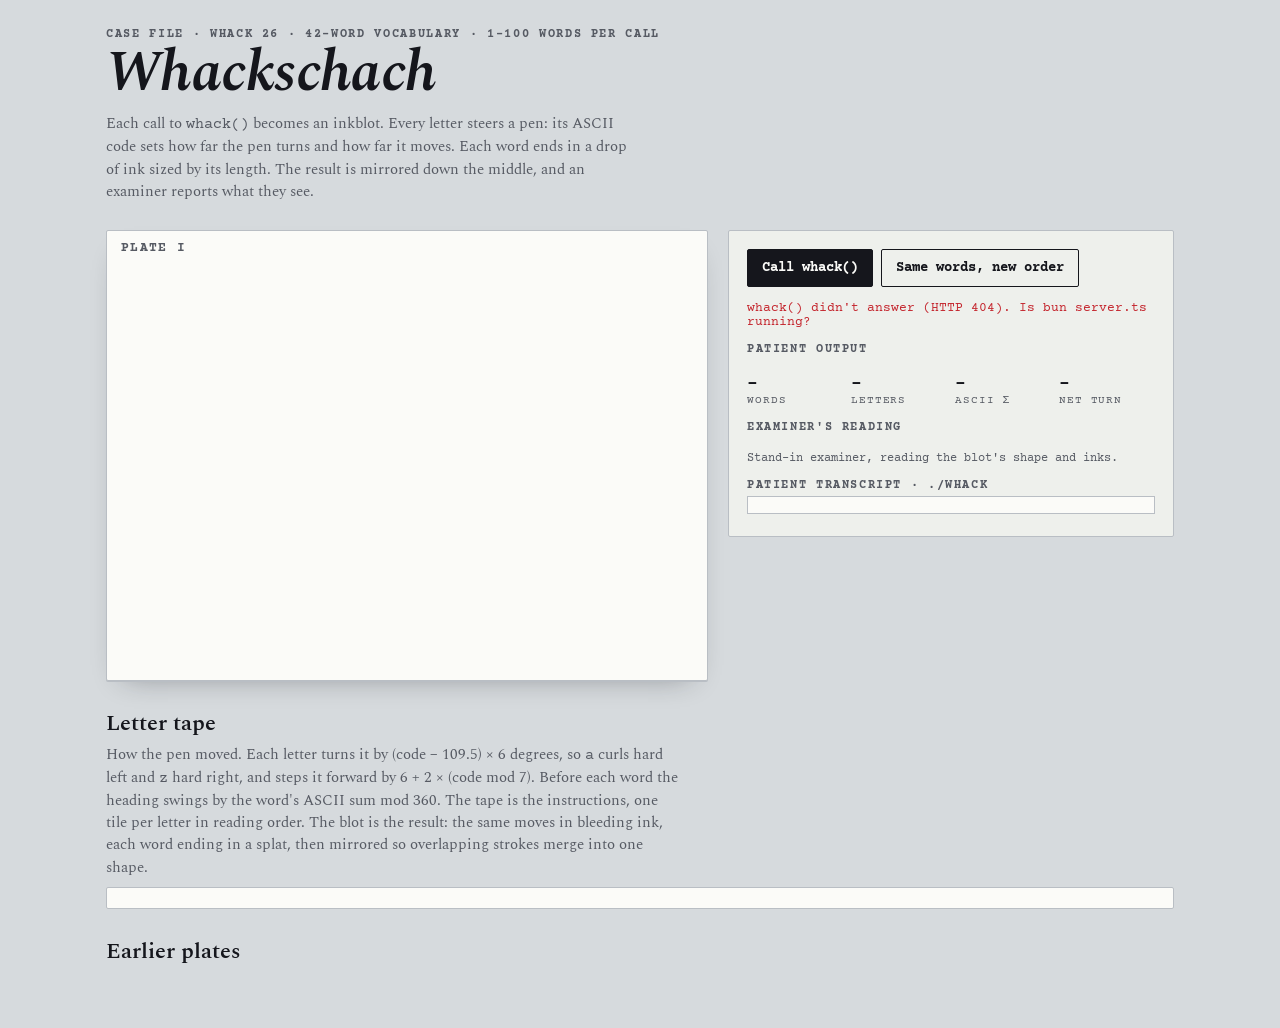
==== submissions/kian-tamjidi04/index.html @ d98bb686 "Submission: Kian Tamjidi Co-Authored-By: Claude Opus 5.5 <noreply@anthropic.com>" ====
<!doctype html>
<html lang="en">
<head>
<meta charset="utf-8">
<meta name="viewport" content="width=device-width,initial-scale=1">
<title>Whackschach</title>
<link rel="icon" href="data:,">
<link rel="preconnect" href="https://fonts.googleapis.com">
<link rel="stylesheet" href="https://fonts.googleapis.com/css2?family=Spectral:ital,wght@0,400;0,600;1,400&family=Courier+Prime:wght@400;700&display=swap">
<style>
/* A psychologist's case file. Ink plate on a white card at left, typed case notes at right, letter tape and earlier plates below. */
:root {
  color-scheme: light;
  --desk: #d6dadd;
  --card: #fbfbf8;
  --file: #eef0ec;
  --ink: #15161c;
  --ink-soft: #565a63;
  --rule: #b9bec4;
  --red: #c4262e;
  --c-event: #2b4fb3;
  --c-sponsor: #946600;
  --c-bird: #0f7a6c;
  --c-bug: #c4262e;
  --c-git: #6a3fb5;
  --c-life: #c0560f;
  --c-unknown: #4a4d55;
  --f-display: "Spectral", Georgia, serif;
  --f-type: "Courier Prime", "Courier New", ui-monospace, monospace;
}
* { box-sizing: border-box; }
body { margin: 0; background: var(--desk); color: var(--ink); font: 15px/1.5 var(--f-display); }
.wrap { max-width: 1100px; margin: 0 auto; padding: 28px 16px 56px; display: grid; gap: 26px; }
.wrap > * { min-width: 0; }
header { display: grid; gap: 4px; }
.eyebrow { font: 700 .74rem var(--f-type); letter-spacing: .14em; text-transform: uppercase; color: var(--ink-soft); }
h1 { font-weight: 600; font-style: italic; font-size: clamp(2.2rem, 6vw, 3.6rem); line-height: 1; margin: 0; letter-spacing: -.01em; }
.lede { margin: 6px 0 0; max-width: 66ch; color: var(--ink-soft); }
.lede code, .type { font-family: var(--f-type); }
h2 { font: 600 1.35rem var(--f-display); margin: 0; }

.session { display: grid; grid-template-columns: minmax(0, 1.35fr) minmax(0, 1fr); gap: 20px; align-items: start; }
@media (max-width: 820px) { .session { grid-template-columns: minmax(0, 1fr); } }
.plate { background: var(--card); border: 1px solid var(--rule); border-radius: 2px; box-shadow: 0 1px 0 var(--rule), 0 12px 28px -18px rgba(21,22,28,.45);
  aspect-ratio: 4 / 3; width: 100%; position: relative; }
#blot { width: 100%; height: 100%; display: block; }
.plate .no { position: absolute; top: 10px; left: 14px; font: 700 .8rem var(--f-type); letter-spacing: .1em; color: var(--ink-soft); }

.notes { background: var(--file); border: 1px solid var(--rule); border-radius: 2px; padding: 18px; display: grid; gap: 14px; min-width: 0; }
.notes > * { min-width: 0; }
.buttons { display: flex; gap: 8px; flex-wrap: wrap; }
button { font: 700 .88rem var(--f-type); padding: 10px 14px; border-radius: 2px; cursor: pointer; border: 1.5px solid var(--ink); }
#go { background: var(--ink); color: var(--card); }
#shuffle { background: transparent; color: var(--ink); }
button:hover { filter: contrast(1.2); }
button:disabled { opacity: .55; cursor: progress; }
button:focus-visible { outline: 2px solid var(--red); outline-offset: 2px; }
.field { display: grid; gap: 4px; }
.field > span { font: 700 .72rem var(--f-type); letter-spacing: .14em; text-transform: uppercase; color: var(--ink-soft); }
.words { display: flex; flex-wrap: wrap; gap: 6px; max-height: 9.5rem; overflow-y: auto; }
.chip { font: .82rem var(--f-type); padding: 1px 7px; border: 1px solid var(--c); color: var(--c); background: var(--card); }
.reading { font: italic 1.12rem/1.45 var(--f-display); margin: 0; }
.stub { font: .74rem var(--f-type); color: var(--ink-soft); margin: 0; }
.stats { display: grid; grid-template-columns: repeat(4, minmax(0, 1fr)); gap: 8px; }
.stats div { display: grid; }
.stats b { font: 700 1.15rem var(--f-type); font-variant-numeric: tabular-nums; }
.stats small { font: .7rem var(--f-type); color: var(--ink-soft); text-transform: uppercase; letter-spacing: .08em; }
.transcript { margin: 0; font: .78rem/1.35 var(--f-type); background: var(--card); border: 1px solid var(--rule); padding: 8px 10px;
  max-height: 8.6rem; overflow: auto; white-space: pre; counter-reset: ln; }
.transcript span { display: block; }
.transcript span::before { counter-increment: ln; content: counter(ln); display: inline-block; width: 3ch; margin-right: 1.2ch; text-align: right; color: var(--rule); }
.check { font: .72rem var(--f-type); color: var(--ink-soft); }
.check.ok::before { content: "✓ "; color: var(--c-bird); font-weight: 700; }
.check.bad::before { content: "✗ "; color: var(--red); font-weight: 700; }
.error { color: var(--red); font: .8rem var(--f-type); margin: 0; }

.tapebox { overflow-x: auto; background: var(--card); border: 1px solid var(--rule); border-radius: 2px; max-width: 100%; }
.tape { display: flex; padding: 10px; width: max-content; }
.l { display: grid; justify-items: center; gap: 2px; width: 34px; padding: 4px 0 2px; font-family: var(--f-type); font-variant-numeric: tabular-nums;
  color: var(--c, var(--ink)); background: color-mix(in srgb, var(--c, var(--ink)) 11%, var(--card)); border-top: 3px solid var(--c, var(--ink)); }
.cats { display: flex; flex-wrap: wrap; gap: 6px 16px; font: .8rem var(--f-type); }
.cats span::before { content: ""; display: inline-block; width: 16px; height: 5px; background: var(--c); margin-right: 6px; vertical-align: middle; }
.l .ch { font-weight: 700; font-size: 1rem; }
.l .cd { font-size: .66rem; color: var(--ink-soft); }
.l svg { width: 18px; height: 18px; }
.l.gap { width: 18px; border-left: 1px dashed var(--rule); margin-left: 8px; background: none; border-top: 0; padding: 0; }
.note { margin: 0; color: var(--ink-soft); font-size: .92rem; max-width: 72ch; }

.history { display: grid; grid-template-columns: repeat(auto-fill, minmax(150px, 1fr)); gap: 12px; }
.mini { background: var(--card); border: 1px solid var(--rule); border-radius: 2px; padding: 6px; display: grid; gap: 4px; cursor: pointer; text-align: left; font: inherit; color: inherit; min-width: 0; }
.mini canvas { width: 100%; aspect-ratio: 4 / 3; display: block; }
.mini span { font: .7rem var(--f-type); color: var(--ink-soft); overflow: hidden; display: -webkit-box; -webkit-line-clamp: 3; -webkit-box-orient: vertical; overflow-wrap: anywhere; }
</style>
</head>
<body>
<div class="wrap">
  <header>
    <span class="eyebrow">Case file · WHACK 26 · 42-word vocabulary · 1–100 words per call</span>
    <h1>Whackschach</h1>
    <p class="lede">Each call to <code>whack()</code> becomes an inkblot. Every letter steers a pen: its ASCII code sets how far the pen turns and how far it moves. Each word ends in a drop of ink sized by its length. The result is mirrored down the middle, and an examiner reports what they see.</p>
  </header>

  <section class="session">
    <div class="plate"><canvas id="blot" aria-label="Inkblot drawn from the latest call"></canvas><span class="no" id="plateno">PLATE I</span></div>
    <div class="notes" aria-live="polite">
      <div class="buttons">
        <button id="go" type="button">Call whack()</button>
        <button id="shuffle" type="button">Same words, new order</button>
      </div>
      <p class="error" id="err" hidden></p>
      <div class="field"><span>Patient output</span><div class="words" id="words"></div></div>
      <div class="stats">
        <div><b id="sN">–</b><small>words</small></div>
        <div><b id="sL">–</b><small>letters</small></div>
        <div><b id="sS">–</b><small>ascii Σ</small></div>
        <div><b id="sT">–</b><small>net turn</small></div>
      </div>
      <div class="field"><span>Examiner's reading</span><p class="reading" id="reading"></p></div>
      <p class="stub" id="stub">Stand-in examiner, reading the blot's shape and inks.</p>
      <div class="field"><span>Patient transcript · ./whack</span><pre class="transcript" id="file"></pre><small class="check" id="check"></small></div>
    </div>
  </section>

  <section class="field">
    <h2>Letter tape</h2>
    <p class="note">How the pen moved. Each letter turns it by (code − 109.5) × 6 degrees, so <span class="type">a</span> curls hard left and <span class="type">z</span> hard right, and steps it forward by 6 + 2 × (code mod 7). Before each word the heading swings by the word's ASCII sum mod 360. The tape is the instructions, one tile per letter in reading order. The blot is the result: the same moves in bleeding ink, each word ending in a splat, then mirrored so overlapping strokes merge into one shape.</p>
    <div class="cats" id="cats"></div>
    <div class="tapebox"><div class="tape" id="tape"></div></div>
  </section>

  <section class="field">
    <h2>Earlier plates</h2>
    <div class="history" id="history"></div>
  </section>
</div>

<script>
(async () => {
const $ = id => document.getElementById(id);
const esc = s => String(s).replace(/[&<>"']/g, c => `&#${c.charCodeAt(0)};`);
const ascii = w => [...w].reduce((a, c) => a + c.charCodeAt(0), 0);
const roman = n => { if (n > 39) return String(n); const m = [[10,"X"],[9,"IX"],[5,"V"],[4,"IV"],[1,"I"]]; let s = "", r = n; for (const [v, k] of m) while (r >= v) { s += k; r -= v; } return s; };
function seeded(seed) { let a = seed | 0; return () => { a = a + 0x6D2B79F5 | 0; let t = Math.imul(a ^ a >>> 15, 1 | a); t = t + Math.imul(t ^ t >>> 7, 61 | t) ^ t; return ((t ^ t >>> 14) >>> 0) / 4294967296; }; }

// Categories come from categories.ts via the server; colours there win over the CSS defaults.
let CATS = {}, CAT = {}, vision = false;
try {
  const meta = await (await fetch("/categories")).json();
  vision = meta.vision;
  for (const [k, c] of Object.entries(meta.categories)) {
    CATS[k] = c.name;
    document.documentElement.style.setProperty(`--c-${k}`, c.color);
    c.words.forEach(w => CAT[w] = k);
  }
  document.documentElement.style.setProperty("--c-unknown", meta.neutral);
} catch { $("err").hidden = false; $("err").textContent = "Couldn't reach the server. Start it with: bun server.ts"; }
const warned = new Set();
const catOf = w => {
  if (CAT[w]) return CAT[w];
  if (!warned.has(w)) { warned.add(w); console.warn(`[whackschach] no category for "${w}", using neutral ink`); }
  return "unknown";
};
const inkOf = {};
const ink = cat => inkOf[cat] ??= getComputedStyle(document.documentElement).getPropertyValue(`--c-${cat}`).trim() || "#4a4d55";
$("cats").innerHTML = Object.entries(CATS).map(([k, n]) => `<span style="--c:var(--c-${k})">${esc(n)}</span>`).join("");

// Turtle walk (the core): a new word swings the heading by its ASCII sum, letters steer, word ends drop ink.
function walk(words) {
  let x = 0, y = 0, h = -90, net = 0;
  const items = [];
  for (const w of words) {
    const cat = catOf(w);
    h += ascii(w) % 360;
    for (const ch of w) {
      const c = ch.charCodeAt(0), turn = (c - 109.5) * 6;
      h += turn; net += turn;
      const step = 6 + 2 * (c % 7), r = h * Math.PI / 180;
      const nx = x + Math.cos(r) * step, ny = y + Math.sin(r) * step;
      items.push({ seg: true, x0: x, y0: y, x1: nx, y1: ny, w: 2 + (c % 5), cat });
      x = nx; y = ny;
    }
    items.push({ seg: false, x, y, r: 3 + w.length * 2.2, cat });
  }
  return { items, net };
}

// Fit the walk into the left half (right edge on the fold) and work out how thick the ink can be.
function layout(W, H, words) {
  const { items } = walk(words);
  let minX = Infinity, maxX = -Infinity, minY = Infinity, maxY = -Infinity;
  const grow = (x, y) => { minX = Math.min(minX, x); maxX = Math.max(maxX, x); minY = Math.min(minY, y); maxY = Math.max(maxY, y); };
  items.forEach(it => it.seg ? (grow(it.x0, it.y0), grow(it.x1, it.y1)) : grow(it.x, it.y));
  const pad = Math.max(10, W * .06), half = W / 2;
  const k = Math.min((half - pad * 1.2) / Math.max(maxX - minX, 1), (H - pad * 2) / Math.max(maxY - minY, 1), 6);
  const ox = half - pad * .1 - (maxX - minX) * k, oy = (H - (maxY - minY) * k) / 2;
  const X = v => ox + (v - minX) * k, Y = v => oy + (v - minY) * k;
  const base = Math.max(.55, Math.min(2.2, k / 2.4)) * W / 600;

  // Scale: estimate how much of the half-plate the ink would cover at full strength and thin it out
  // when a big call would turn into a solid square. Strokes scale linearly, splats by sqrt (same area).
  let area = 0;
  for (const it of items) area += it.seg ? Math.hypot(it.x1 - it.x0, it.y1 - it.y0) * k * it.w * base * 2.4 : Math.PI * (it.r * base * .8) ** 2 * 1.6;
  const thin = Math.max(.16, Math.min(1, (.24 * half * H) / Math.max(area, 1)));
  const rnd = seeded(words.reduce((a, w) => a * 31 + ascii(w), 7));
  const stroke = base * Math.pow(thin, .85), splat = base * Math.pow(thin, 1.1);
  const draw = items.map(it => it.seg
    ? { seg: true, c: it.cat, a: X(it.x0), b: Y(it.y0), e: X(it.x1), f: Y(it.y1), lw: Math.max(.9, it.w * stroke * (1.6 + rnd() * 1.6)) }
    : { seg: false, c: it.cat, blobs: Array.from({ length: 5 }, () => {
        const rr = it.r * splat * (.45 + rnd() * .7), an = rnd() * 6.3, dd = it.r * splat * rnd() * .8;
        return { x: X(it.x) + Math.cos(an) * dd, y: Y(it.y) + Math.sin(an) * dd, r: Math.max(1, rr), al: .55 + rnd() * .35 };
      }) });
  return { draw, blur: 6 * base * Math.sqrt(thin), thin, aspect: (maxY - minY) / Math.max(maxX - minX, 1), extentX: (maxX - minX) * k / half, extentY: (maxY - minY) * k / H };
}

// Painter: draws items [from, to) onto a persistent half-sheet, then mirrors it onto the visible canvas.
function painter(cv, words) {
  const r = cv.getBoundingClientRect(), d = devicePixelRatio || 1;
  cv.width = Math.max(1, Math.round(r.width * d)); cv.height = Math.max(1, Math.round(r.height * d));
  const L = layout(r.width, r.height, words);
  const off = document.createElement("canvas"); off.width = cv.width; off.height = cv.height;
  const o = off.getContext("2d"); o.setTransform(d, 0, 0, d, 0, 0);
  o.lineCap = "round"; o.lineJoin = "round"; o.shadowBlur = L.blur;
  const ctx = cv.getContext("2d");
  let done = 0;
  return {
    L, total: L.draw.length,
    to(n) {
      for (; done < Math.min(n, L.draw.length); done++) {
        const it = L.draw[done], c = ink(it.c);
        o.shadowColor = c;
        if (it.seg) { o.strokeStyle = c; o.globalAlpha = .82; o.lineWidth = it.lw; o.beginPath(); o.moveTo(it.a, it.b); o.lineTo(it.e, it.f); o.stroke(); }
        else { o.fillStyle = c; for (const b of it.blobs) { o.globalAlpha = b.al; o.beginPath(); o.arc(b.x, b.y, b.r, 0, 7); o.fill(); } }
      }
      ctx.setTransform(1, 0, 0, 1, 0, 0); ctx.clearRect(0, 0, cv.width, cv.height);
      ctx.drawImage(off, 0, 0);
      ctx.save(); ctx.translate(cv.width, 0); ctx.scale(-1, 1); ctx.drawImage(off, 0, 0); ctx.restore();
    },
  };
}
const paint = (cv, words) => { const p = painter(cv, words); p.to(p.total); return p.L; };

// Stand-in examiner: dominant ink picks the subject, the blot's proportions pick the pose.
const SUBJECTS = {
  bird: ["a goose in a defensive posture", "two ducks facing each other across a desk", "a heron in a lab coat", "a rubber duck that has seen things"],
  life: ["a pizza with ambitions", "a spilled cup of coffee", "a waiter in distress", "a clock stuck at five to midnight", "a judge holding a prize"],
  git: ["a server rack", "a merge conflict with legs", "two branches refusing to meet", "a rocket on a Friday deploy"],
  bug: ["a moth trapped in a terminal", "a stack trace with teeth", "a beetle made of semicolons", "a pointer pointing at nothing"],
  sponsor: ["a trading floor at closing bell", "a stock chart with teeth", "a man in a very good suit", "a lanyard shaped like a crown"],
  event: ["a mallet mid-swing", "a hackathon banner in the wind", "a lecture theatre at 3am", "a crowd around one laptop"],
  unknown: ["something I can't name", "a shape I won't put in the notes"],
};
const SECOND = { bird: "There is a honk at the edges.", life: "Traces of pizza at the margins.", git: "Something has been force-pushed.", bug: "A thread of red runs underneath.", sponsor: "A sponsor watches from the edge.", event: "The event is never far away.", unknown: "Some ink here has no name." };
function read(words, L) {
  const counts = {}; words.forEach(w => { const c = catOf(w); counts[c] = (counts[c] || 0) + 1; });
  const ranked = Object.entries(counts).sort((a, b) => b[1] - a[1]);
  const [top] = ranked[0], second = ranked[1]?.[0];
  const rnd = seeded(words.length * 97 + Math.round(L.aspect * 1000));
  const subj = SUBJECTS[top][Math.floor(rnd() * SUBJECTS[top].length)];
  const pose = L.aspect > 1.4 ? "standing on its hind legs" : L.aspect < .7 ? "with its wings spread wide" : L.extentX > .8 ? "pressing against the fold" : "curled up, guarding something";
  let s = `I see ${subj}, ${pose}.`;
  const bugShare = (counts.bug || 0) / words.length;
  if (bugShare >= .25 && top !== "bug") s += " The red suggests an unresolved incident in production.";
  else if (words.length >= 60) s += " The density points to an overcaffeinated subject.";
  else if (words.length <= 2) s += " A sparse response. The subject may be asleep.";
  else if (second && counts[second] / words.length >= .2) s += ` ${SECOND[second]}`;
  else s += " The symmetry is reassuring. Mostly.";
  return s;
}

// Optional: Claude's reading of the image alone. Silently keeps the stand-in on any failure.
let readToken = 0;
async function askClaude(cv) {
  if (!vision) return;
  const token = ++readToken;
  try {
    const small = document.createElement("canvas"), s = Math.min(1, 800 / cv.width);
    small.width = Math.round(cv.width * s); small.height = Math.round(cv.height * s);
    const g = small.getContext("2d"); g.fillStyle = "#fbfbf8"; g.fillRect(0, 0, small.width, small.height); g.drawImage(cv, 0, 0, small.width, small.height);
    const res = await fetch("/read", { method: "POST", headers: { "content-type": "application/json" }, body: JSON.stringify({ png: small.toDataURL("image/png") }) });
    const { reading } = await res.json();
    if (reading && token === readToken) { $("reading").textContent = reading; $("stub").textContent = "Examiner: Claude, shown only the image. It never sees the words."; }
  } catch {}
}

const blot = $("blot");
let plate = 0, current = null, history = [], anim = 0;

function arrow(turn) {
  return `<svg viewBox="-10 -10 20 20" aria-hidden="true"><g transform="rotate(${turn.toFixed(0)})" fill="none" stroke="currentColor" stroke-width="1.6" stroke-linecap="round"><path d="M0 7 V-6 M-4 -2 L0 -6 L4 -2"/></g></svg>`;
}

// rec = { words, file, plate, from }: from is the plate whose whack() call produced the file.
function show(rec, animate, record = true) {
  current = rec;
  if (record) { rec.plate = ++plate; rec.from ??= rec.plate; history.unshift(rec); history = history.slice(0, 8); }
  const { words } = rec;
  const { net } = walk(words);
  $("plateno").textContent = `PLATE ${roman(rec.plate)}`;
  $("words").innerHTML = words.map(w => `<span class="chip" style="--c:var(--c-${catOf(w)})">${esc(w)}</span>`).join("");
  $("sN").textContent = words.length;
  $("sL").textContent = words.join("").length;
  $("sS").textContent = words.reduce((a, w) => a + ascii(w), 0).toLocaleString();
  $("sT").textContent = `${Math.round(net).toLocaleString()}°`;
  $("tape").innerHTML = words.map((w, i) => (i ? `<div class="l gap"></div>` : "") + [...w].map(ch => {
    const c = ch.charCodeAt(0), t = (c - 109.5) * 6, cat = catOf(w);
    return `<div class="l" style="--c:var(--c-${cat})" title="${esc(w)} · ${esc(CATS[cat] || "Unknown")}"><span class="ch">${esc(ch)}</span><span class="cd">${c}</span>${arrow(t)}</div>`;
  }).join("")).join("");
  $("tape").parentElement.scrollLeft = 0;
  showFile(rec);
  renderHistory();

  cancelAnimationFrame(anim);
  const p = painter(blot, words);
  $("reading").textContent = read(words, p.L);
  $("stub").textContent = vision ? "Stand-in reading while Claude looks at the image…" : "Stand-in examiner, reading the blot's shape and inks.";
  if (!animate || matchMedia("(prefers-reduced-motion: reduce)").matches) { p.to(p.total); askClaude(blot); return; }
  const start = performance.now(), dur = Math.min(2400, 700 + p.total * 4);
  const tick = now => {
    const t = Math.min(1, (now - start) / dur);
    p.to(Math.ceil(p.total * (1 - Math.pow(1 - t, 2))));
    if (t < 1) anim = requestAnimationFrame(tick); else askClaude(blot);
  };
  anim = requestAnimationFrame(tick);
}

// The raw whack file, line by line, checked against what whack() returned.
function showFile(rec) {
  const lines = rec.file.replace(/\n$/, "").split("\n");
  $("file").innerHTML = lines.map(l => `<span>${esc(l)}</span>`).join("");
  $("file").scrollTop = 0;
  const src = history.find(h => h.plate === rec.from) || rec;
  const same = lines.length === src.call.length && lines.every((l, i) => l === src.call[i]);
  const bytes = new Blob([rec.file]).size;
  const el = $("check");
  el.className = `check ${same ? "ok" : "bad"}`;
  el.textContent = `${lines.length} line${lines.length === 1 ? "" : "s"} · ${bytes} bytes · ` + (same ? "matches whack()'s return value" : "does not match whack()'s return value") +
    (rec.from !== rec.plate ? ` · written for plate ${roman(rec.from)}, words reordered since` : "");
}

function renderHistory() {
  const box = $("history"); box.innerHTML = "";
  history.forEach(h => {
    const b = document.createElement("button"); b.type = "button"; b.className = "mini";
    b.innerHTML = `<canvas></canvas><span>${roman(h.plate)} · ${h.words.length} word${h.words.length === 1 ? "" : "s"} · ${esc(h.words.join(" "))}</span>`;
    b.addEventListener("click", () => show(h, true, false));
    box.append(b);
    paint(b.querySelector("canvas"), h.words);
  });
}

async function callWhack() {
  const res = await fetch("/whack");
  if (!res.ok) throw new Error(`HTTP ${res.status}`);
  const { words, file } = await res.json();
  return { words, file, call: words };
}

async function go() {
  $("go").disabled = true; $("err").hidden = true;
  try {
    const rec = await callWhack();
    show(rec, true);
  } catch (e) {
    $("err").hidden = false; $("err").textContent = `whack() didn't answer (${e.message}). Is bun server.ts running?`;
  } finally { $("go").disabled = false; }
}

$("go").addEventListener("click", go);
$("shuffle").addEventListener("click", () => {
  if (!current) return;
  const w = [...current.words];
  for (let i = w.length - 1; i > 0; i--) { const j = Math.floor(Math.random() * (i + 1)); [w[i], w[j]] = [w[j], w[i]]; }
  show({ words: w, file: current.file, call: current.call, from: current.from }, true);
});
let rt; addEventListener("resize", () => { clearTimeout(rt); rt = setTimeout(() => { if (current) { cancelAnimationFrame(anim); paint(blot, current.words); } renderHistory(); }, 120); });

// Open in a working state: three real calls, so there are earlier plates to compare.
try {
  for (let i = 0; i < 3; i++) { show(await callWhack(), false); }
  document.fonts?.ready.then(() => { if (current) paint(blot, current.words); renderHistory(); });
} catch (e) {
  $("err").hidden = false; $("err").textContent = `whack() didn't answer (${e.message}). Is bun server.ts running?`;
}
})();
</script>
</body>
</html>
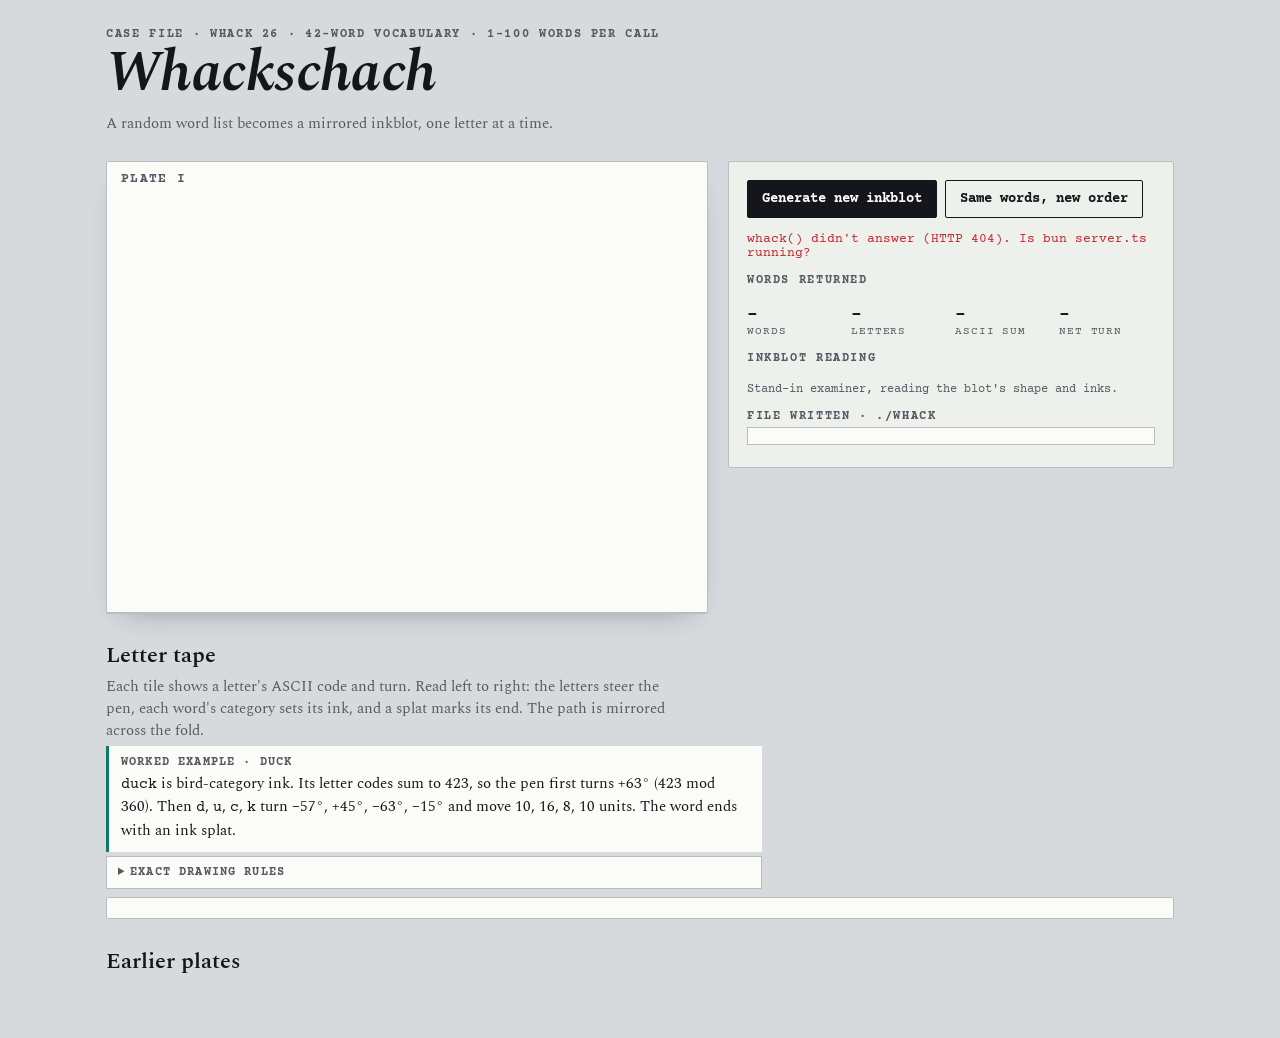
==== commit 1e484052: "Final submission" ====
--- a/submissions/kian-tamjidi04/index.html
+++ b/submissions/kian-tamjidi04/index.html
@@ -85,6 +85,13 @@
 .l svg { width: 18px; height: 18px; }
 .l.gap { width: 18px; border-left: 1px dashed var(--rule); margin-left: 8px; background: none; border-top: 0; padding: 0; }
 .note { margin: 0; color: var(--ink-soft); font-size: .92rem; max-width: 72ch; }
+.example { border-left: 3px solid var(--c-bird); background: var(--card); padding: 10px 12px; max-width: 82ch; }
+.example > span { display: block; margin-bottom: 4px; font: 700 .72rem var(--f-type); letter-spacing: .1em; text-transform: uppercase; color: var(--ink-soft); }
+.example p { margin: 0; }
+.example code, .mechanics code { font-family: var(--f-type); }
+.mechanics { background: var(--card); border: 1px solid var(--rule); padding: 9px 11px; max-width: 82ch; }
+.mechanics summary { cursor: pointer; font: 700 .72rem var(--f-type); letter-spacing: .1em; text-transform: uppercase; color: var(--ink-soft); }
+.mechanics ul { display: grid; gap: 5px; margin: 9px 0 2px; padding-left: 1.3rem; }
 
 .history { display: grid; grid-template-columns: repeat(auto-fill, minmax(150px, 1fr)); gap: 12px; }
 .mini { background: var(--card); border: 1px solid var(--rule); border-radius: 2px; padding: 6px; display: grid; gap: 4px; cursor: pointer; text-align: left; font: inherit; color: inherit; min-width: 0; }
@@ -97,33 +104,39 @@
   <header>
     <span class="eyebrow">Case file · WHACK 26 · 42-word vocabulary · 1–100 words per call</span>
     <h1>Whackschach</h1>
-    <p class="lede">Each call to <code>whack()</code> becomes an inkblot. Every letter steers a pen: its ASCII code sets how far the pen turns and how far it moves. Each word ends in a drop of ink sized by its length. The result is mirrored down the middle, and an examiner reports what they see.</p>
+    <p class="lede">A random word list becomes a mirrored inkblot, one letter at a time.</p>
   </header>
 
   <section class="session">
     <div class="plate"><canvas id="blot" aria-label="Inkblot drawn from the latest call"></canvas><span class="no" id="plateno">PLATE I</span></div>
     <div class="notes" aria-live="polite">
       <div class="buttons">
-        <button id="go" type="button">Call whack()</button>
+        <button id="go" type="button">Generate new inkblot</button>
         <button id="shuffle" type="button">Same words, new order</button>
       </div>
       <p class="error" id="err" hidden></p>
-      <div class="field"><span>Patient output</span><div class="words" id="words"></div></div>
+      <div class="field"><span>Words returned</span><div class="words" id="words"></div></div>
       <div class="stats">
         <div><b id="sN">–</b><small>words</small></div>
         <div><b id="sL">–</b><small>letters</small></div>
-        <div><b id="sS">–</b><small>ascii Σ</small></div>
+        <div><b id="sS">–</b><small>ASCII sum</small></div>
         <div><b id="sT">–</b><small>net turn</small></div>
       </div>
-      <div class="field"><span>Examiner's reading</span><p class="reading" id="reading"></p></div>
+      <div class="field"><span>Inkblot reading</span><p class="reading" id="reading"></p></div>
       <p class="stub" id="stub">Stand-in examiner, reading the blot's shape and inks.</p>
-      <div class="field"><span>Patient transcript · ./whack</span><pre class="transcript" id="file"></pre><small class="check" id="check"></small></div>
+      <div class="field"><span>File written · ./whack</span><pre class="transcript" id="file"></pre><small class="check" id="check"></small></div>
     </div>
   </section>
 
   <section class="field">
     <h2>Letter tape</h2>
-    <p class="note">How the pen moved. Each letter turns it by (code − 109.5) × 6 degrees, so <span class="type">a</span> curls hard left and <span class="type">z</span> hard right, and steps it forward by 6 + 2 × (code mod 7). Before each word the heading swings by the word's ASCII sum mod 360. The tape is the instructions, one tile per letter in reading order. The blot is the result: the same moves in bleeding ink, each word ending in a splat, then mirrored so overlapping strokes merge into one shape.</p>
+    <p class="note">Each tile shows a letter's ASCII code and turn. Read left to right: the letters steer the pen, each word's category sets its ink, and a splat marks its end. The path is mirrored across the fold.</p>
+    <div class="example"><span>Worked example · <code>duck</code></span><p><code>duck</code> is bird-category ink. Its letter codes sum to 423, so the pen first turns +63° (423 mod 360). Then <code>d</code>, <code>u</code>, <code>c</code>, <code>k</code> turn −57°, +45°, −63°, −15° and move 10, 16, 8, 10 units. The word ends with an ink splat.</p></div>
+    <details class="mechanics"><summary>Exact drawing rules</summary><ul>
+      <li>Before each word, turn by the sum of its letter codes modulo 360°.</li>
+      <li>For a letter with code <code>c</code>: turn by <code>(c − 109.5) × 6°</code>, move <code>6 + 2 × (c mod 7)</code> units, and use stroke width <code>2 + (c mod 5)</code>.</li>
+      <li>At each word's end, add a category-colored splat. Fit the path to half the plate and thin the ink on longer calls.</li>
+    </ul></details>
     <div class="cats" id="cats"></div>
     <div class="tapebox"><div class="tape" id="tape"></div></div>
   </section>
